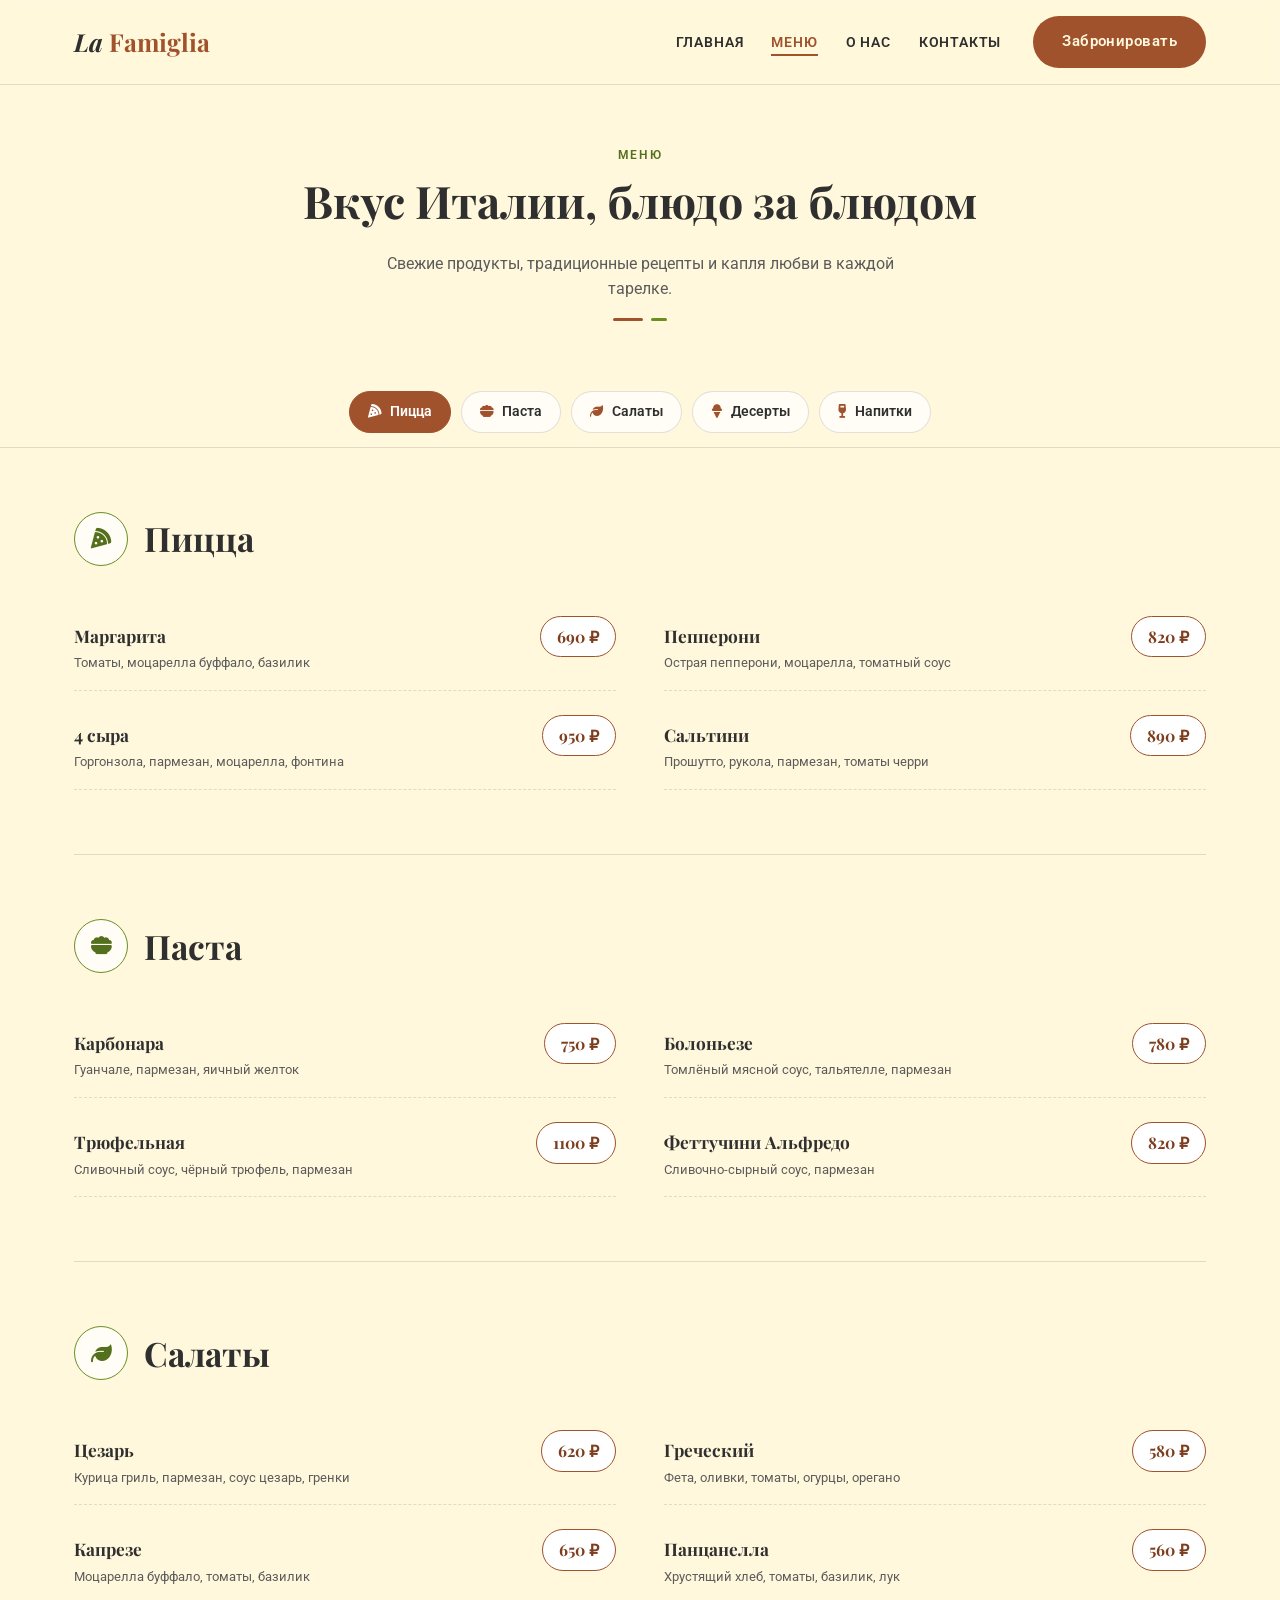
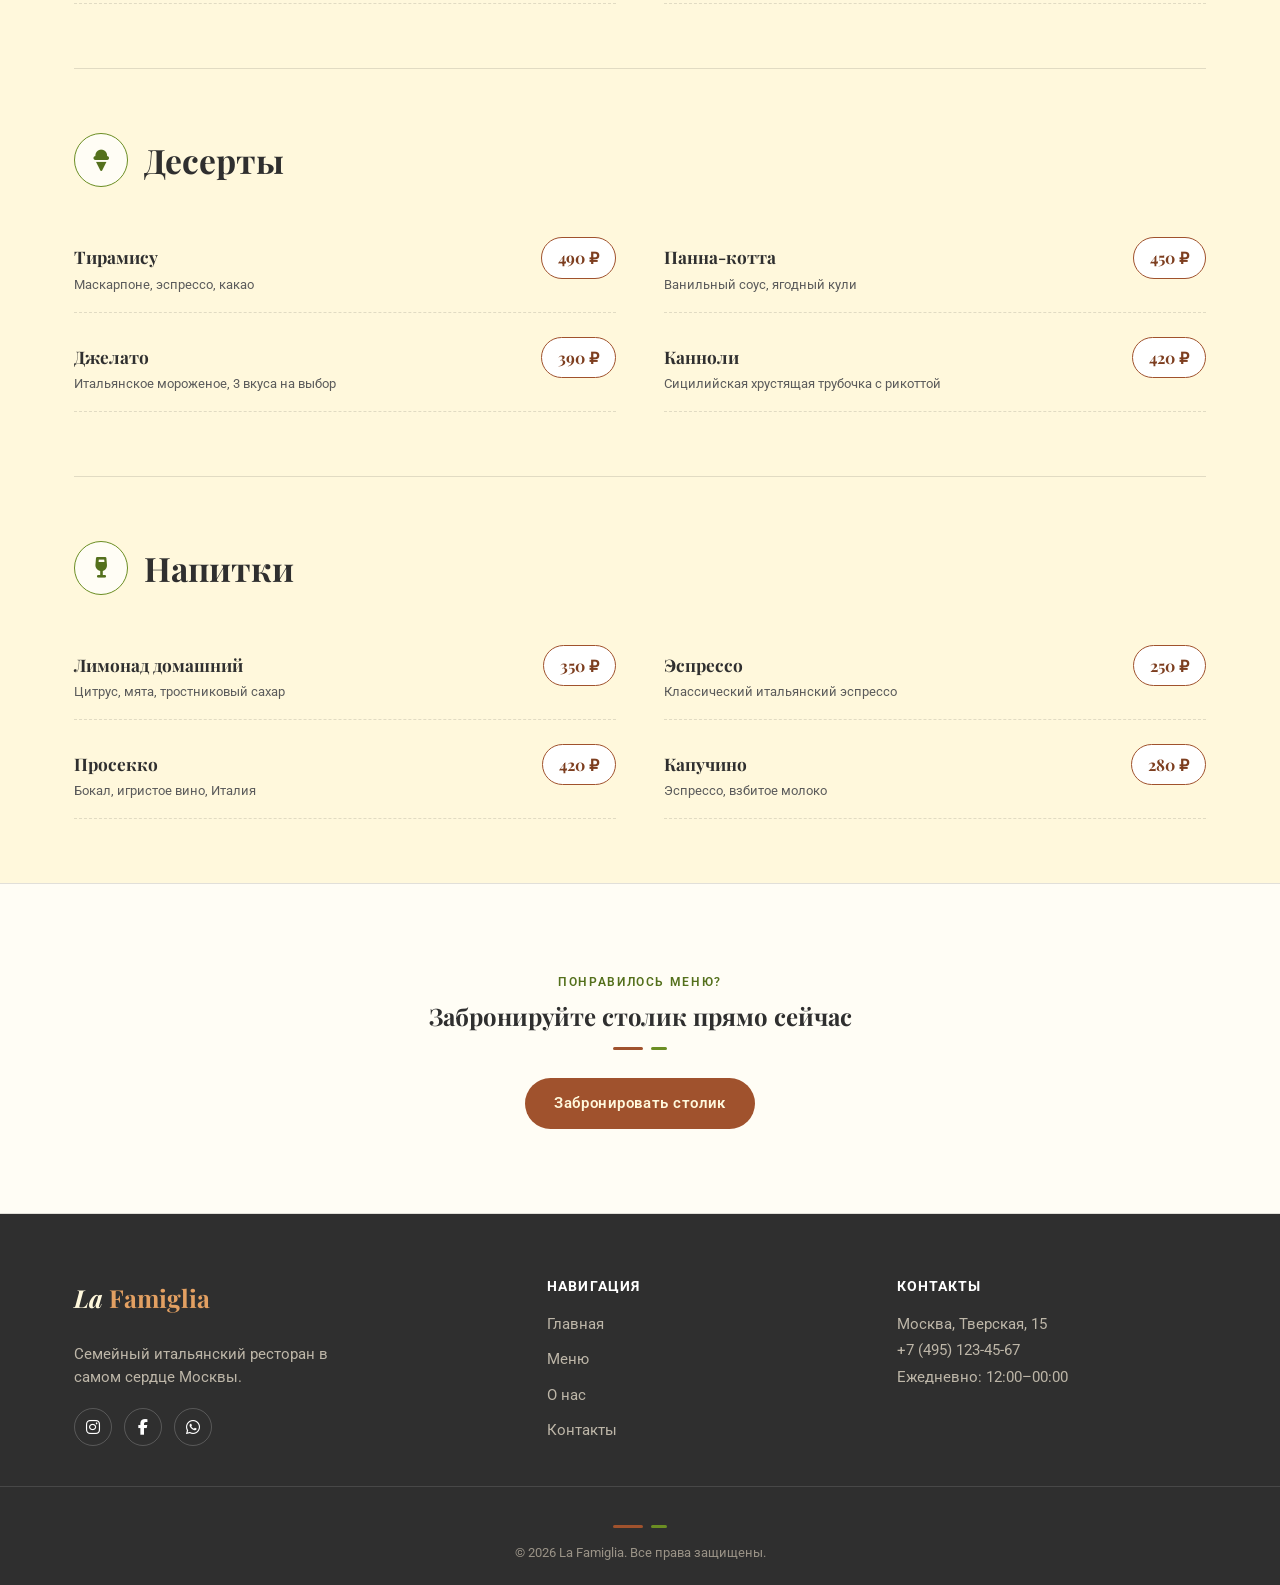
==== menu.html @ f443ab50 "Add files via upload" ====
<!DOCTYPE html>
<html lang="ru">
<head>
<meta charset="UTF-8">
<meta name="viewport" content="width=device-width, initial-scale=1.0">
<title>Меню — La Famiglia</title>
<meta name="description" content="Меню ресторана La Famiglia: пицца, паста, салаты, десерты и напитки.">
<link rel="preconnect" href="https://fonts.googleapis.com">
<link href="https://fonts.googleapis.com/css2?family=Playfair+Display:ital,wght@0,700;0,900;1,600&family=Roboto:wght@400;500;600;700&display=swap" rel="stylesheet">
<link rel="stylesheet" href="https://cdnjs.cloudflare.com/ajax/libs/font-awesome/6.5.1/css/all.min.css">
<link rel="stylesheet" href="styles.css">
</head>
<body>

<header class="header">
  <div class="container nav-wrap">
    <a href="index.html" class="logo">La <span>Famiglia</span></a>
    <button class="burger" id="burger" aria-label="Открыть меню" aria-expanded="false">
      <span></span><span></span><span></span>
    </button>
    <nav class="nav" id="nav">
      <ul class="nav-links">
        <li><a href="index.html">Главная</a></li>
        <li><a href="menu.html" class="active">Меню</a></li>
        <li><a href="about.html">О нас</a></li>
        <li><a href="contacts.html">Контакты</a></li>
      </ul>
      <a href="contacts.html#booking" class="btn btn-primary nav-cta">Забронировать</a>
    </nav>
  </div>
</header>

<main>

  <section class="section section--tight" style="text-align:center;">
    <div class="container">
      <span class="eyebrow">Меню</span>
      <h1 style="font-size:clamp(2rem,4vw,2.8rem);">Вкус Италии, блюдо за блюдом</h1>
      <p style="max-width:560px;margin:0 auto;">Свежие продукты, традиционные рецепты и капля любви в каждой тарелке.</p>
      <div class="divider"><span></span><span></span></div>
    </div>
  </section>

  <nav class="menu-nav">
    <div class="container chips">
      <a href="#pizza" class="chip"><i class="fa-solid fa-pizza-slice"></i> Пицца</a>
      <a href="#pasta" class="chip"><i class="fa-solid fa-bowl-food"></i> Паста</a>
      <a href="#salads" class="chip"><i class="fa-solid fa-leaf"></i> Салаты</a>
      <a href="#desserts" class="chip"><i class="fa-solid fa-ice-cream"></i> Десерты</a>
      <a href="#drinks" class="chip"><i class="fa-solid fa-wine-glass"></i> Напитки</a>
    </div>
  </nav>

  <div class="container">

    <!-- ПИЦЦА -->
    <section class="menu-category" id="pizza">
      <div class="menu-cat-head">
        <span class="icon-badge"><i class="fa-solid fa-pizza-slice"></i></span>
        <h2>Пицца</h2>
      </div>
      <div class="menu-list">
        <div class="menu-item">
          <div class="menu-item-name">
            <div class="title">Маргарита</div>
            <div class="desc">Томаты, моцарелла буффало, базилик</div>
          </div>
          <span class="price-tag">690 ₽</span>
        </div>
        <div class="menu-item">
          <div class="menu-item-name">
            <div class="title">Пепперони</div>
            <div class="desc">Острая пепперони, моцарелла, томатный соус</div>
          </div>
          <span class="price-tag">820 ₽</span>
        </div>
        <div class="menu-item">
          <div class="menu-item-name">
            <div class="title">4 сыра</div>
            <div class="desc">Горгонзола, пармезан, моцарелла, фонтина</div>
          </div>
          <span class="price-tag">950 ₽</span>
        </div>
        <div class="menu-item">
          <div class="menu-item-name">
            <div class="title">Сальтини</div>
            <div class="desc">Прошутто, рукола, пармезан, томаты черри</div>
          </div>
          <span class="price-tag">890 ₽</span>
        </div>
      </div>
    </section>

    <!-- ПАСТА -->
    <section class="menu-category" id="pasta">
      <div class="menu-cat-head">
        <span class="icon-badge"><i class="fa-solid fa-bowl-food"></i></span>
        <h2>Паста</h2>
      </div>
      <div class="menu-list">
        <div class="menu-item">
          <div class="menu-item-name">
            <div class="title">Карбонара</div>
            <div class="desc">Гуанчале, пармезан, яичный желток</div>
          </div>
          <span class="price-tag">750 ₽</span>
        </div>
        <div class="menu-item">
          <div class="menu-item-name">
            <div class="title">Болоньезе</div>
            <div class="desc">Томлёный мясной соус, тальятелле, пармезан</div>
          </div>
          <span class="price-tag">780 ₽</span>
        </div>
        <div class="menu-item">
          <div class="menu-item-name">
            <div class="title">Трюфельная</div>
            <div class="desc">Сливочный соус, чёрный трюфель, пармезан</div>
          </div>
          <span class="price-tag">1100 ₽</span>
        </div>
        <div class="menu-item">
          <div class="menu-item-name">
            <div class="title">Феттучини Альфредо</div>
            <div class="desc">Сливочно-сырный соус, пармезан</div>
          </div>
          <span class="price-tag">820 ₽</span>
        </div>
      </div>
    </section>

    <!-- САЛАТЫ -->
    <section class="menu-category" id="salads">
      <div class="menu-cat-head">
        <span class="icon-badge"><i class="fa-solid fa-leaf"></i></span>
        <h2>Салаты</h2>
      </div>
      <div class="menu-list">
        <div class="menu-item">
          <div class="menu-item-name">
            <div class="title">Цезарь</div>
            <div class="desc">Курица гриль, пармезан, соус цезарь, гренки</div>
          </div>
          <span class="price-tag">620 ₽</span>
        </div>
        <div class="menu-item">
          <div class="menu-item-name">
            <div class="title">Греческий</div>
            <div class="desc">Фета, оливки, томаты, огурцы, орегано</div>
          </div>
          <span class="price-tag">580 ₽</span>
        </div>
        <div class="menu-item">
          <div class="menu-item-name">
            <div class="title">Капрезе</div>
            <div class="desc">Моцарелла буффало, томаты, базилик</div>
          </div>
          <span class="price-tag">650 ₽</span>
        </div>
        <div class="menu-item">
          <div class="menu-item-name">
            <div class="title">Панцанелла</div>
            <div class="desc">Хрустящий хлеб, томаты, базилик, лук</div>
          </div>
          <span class="price-tag">560 ₽</span>
        </div>
      </div>
    </section>

    <!-- ДЕСЕРТЫ -->
    <section class="menu-category" id="desserts">
      <div class="menu-cat-head">
        <span class="icon-badge"><i class="fa-solid fa-ice-cream"></i></span>
        <h2>Десерты</h2>
      </div>
      <div class="menu-list">
        <div class="menu-item">
          <div class="menu-item-name">
            <div class="title">Тирамису</div>
            <div class="desc">Маскарпоне, эспрессо, какао</div>
          </div>
          <span class="price-tag">490 ₽</span>
        </div>
        <div class="menu-item">
          <div class="menu-item-name">
            <div class="title">Панна-котта</div>
            <div class="desc">Ванильный соус, ягодный кули</div>
          </div>
          <span class="price-tag">450 ₽</span>
        </div>
        <div class="menu-item">
          <div class="menu-item-name">
            <div class="title">Джелато</div>
            <div class="desc">Итальянское мороженое, 3 вкуса на выбор</div>
          </div>
          <span class="price-tag">390 ₽</span>
        </div>
        <div class="menu-item">
          <div class="menu-item-name">
            <div class="title">Канноли</div>
            <div class="desc">Сицилийская хрустящая трубочка с рикоттой</div>
          </div>
          <span class="price-tag">420 ₽</span>
        </div>
      </div>
    </section>

    <!-- НАПИТКИ -->
    <section class="menu-category" id="drinks">
      <div class="menu-cat-head">
        <span class="icon-badge"><i class="fa-solid fa-wine-glass"></i></span>
        <h2>Напитки</h2>
      </div>
      <div class="menu-list">
        <div class="menu-item">
          <div class="menu-item-name">
            <div class="title">Лимонад домашний</div>
            <div class="desc">Цитрус, мята, тростниковый сахар</div>
          </div>
          <span class="price-tag">350 ₽</span>
        </div>
        <div class="menu-item">
          <div class="menu-item-name">
            <div class="title">Эспрессо</div>
            <div class="desc">Классический итальянский эспрессо</div>
          </div>
          <span class="price-tag">250 ₽</span>
        </div>
        <div class="menu-item">
          <div class="menu-item-name">
            <div class="title">Просекко</div>
            <div class="desc">Бокал, игристое вино, Италия</div>
          </div>
          <span class="price-tag">420 ₽</span>
        </div>
        <div class="menu-item">
          <div class="menu-item-name">
            <div class="title">Капучино</div>
            <div class="desc">Эспрессо, взбитое молоко</div>
          </div>
          <span class="price-tag">280 ₽</span>
        </div>
      </div>
    </section>

  </div>

  <section class="section section--alt" style="text-align:center;">
    <div class="container">
      <span class="eyebrow">Понравилось меню?</span>
      <h2>Забронируйте столик прямо сейчас</h2>
      <div class="divider"><span></span><span></span></div>
      <div style="margin-top:28px;">
        <a href="contacts.html#booking" class="btn btn-primary">Забронировать столик</a>
      </div>
    </div>
  </section>

</main>

<footer class="footer">
  <div class="container footer-grid">
    <div class="footer-brand">
      <p class="logo light">La <span>Famiglia</span></p>
      <p class="footer-tag">Семейный итальянский ресторан в самом сердце Москвы.</p>
      <div class="socials">
        <a href="#" aria-label="Instagram"><i class="fa-brands fa-instagram"></i></a>
        <a href="#" aria-label="Facebook"><i class="fa-brands fa-facebook-f"></i></a>
        <a href="#" aria-label="WhatsApp"><i class="fa-brands fa-whatsapp"></i></a>
      </div>
    </div>
    <div class="footer-col">
      <h4>Навигация</h4>
      <ul>
        <li><a href="index.html">Главная</a></li>
        <li><a href="menu.html">Меню</a></li>
        <li><a href="about.html">О нас</a></li>
        <li><a href="contacts.html">Контакты</a></li>
      </ul>
    </div>
    <div class="footer-col">
      <h4>Контакты</h4>
      <address>
        Москва, Тверская, 15<br>
        <a href="tel:+74951234567">+7 (495) 123-45-67</a><br>
        Ежедневно: 12:00–00:00
      </address>
    </div>
  </div>
  <div class="footer-bottom">
    <div class="divider light"><span></span><span></span></div>
    <p>&copy; 2026 La Famiglia. Все права защищены.</p>
  </div>
</footer>

<button class="back-to-top" id="backToTop" aria-label="Наверх"><i class="fa-solid fa-arrow-up"></i></button>

<script>
  const burger = document.getElementById('burger');
  const nav = document.getElementById('nav');
  burger.addEventListener('click', () => {
    const isOpen = nav.classList.toggle('open');
    burger.classList.toggle('open', isOpen);
    burger.setAttribute('aria-expanded', isOpen);
  });
  nav.querySelectorAll('a').forEach(a => a.addEventListener('click', () => {
    nav.classList.remove('open'); burger.classList.remove('open');
  }));

  const backToTop = document.getElementById('backToTop');
  window.addEventListener('scroll', () => {
    backToTop.classList.toggle('show', window.scrollY > 420);
  });
  backToTop.addEventListener('click', () => window.scrollTo({ top: 0, behavior: 'smooth' }));

  // подсветка активной категории в чипах при скролле
  const chips = document.querySelectorAll('.chip');
  const sections = document.querySelectorAll('.menu-category');
  const setActive = () => {
    let current = sections[0]?.id;
    sections.forEach(sec => {
      if (window.scrollY >= sec.offsetTop - 170) current = sec.id;
    });
    chips.forEach(c => c.classList.toggle('active', c.getAttribute('href') === '#' + current));
  };
  window.addEventListener('scroll', setActive);
  setActive();
</script>
</body>
</html>
---- styles.css ----
/* ==========================================================================
   La Famiglia — общие стили
   Палитра: терракота #A0522D · оливковый #6B8E23 · кремовый #FFF8DC · тёмный #2F2F2F
   Шрифты: Playfair Display (заголовки) · Roboto (текст)
   ========================================================================== */

:root{
  --terracotta:#A0522D;
  --terracotta-dark:#7d3e1f;
  --olive:#6B8E23;
  --olive-dark:#54701c;
  --cream:#FFF8DC;
  --cream-card:#FFFDF5;
  --dark:#2F2F2F;
  --dark-soft:#5b5b5b;
  --line: rgba(47,47,47,.14);
  --shadow: 0 14px 34px rgba(47,30,15,.14);
  --shadow-sm: 0 6px 16px rgba(47,30,15,.10);
  --radius: 6px;
  --font-display:'Playfair Display', Georgia, serif;
  --font-body:'Roboto', Arial, sans-serif;
  --container: 1180px;
}

*,*::before,*::after{ box-sizing:border-box; }
html{ scroll-behavior:smooth; }
body{
  margin:0;
  background:var(--cream);
  color:var(--dark);
  font-family:var(--font-body);
  font-size:16px;
  line-height:1.6;
  -webkit-font-smoothing:antialiased;
}
img{ max-width:100%; display:block; }
a{ color:inherit; text-decoration:none; }
ul{ margin:0; padding:0; list-style:none; }
h1,h2,h3,h4{
  font-family:var(--font-display);
  font-weight:700;
  margin:0 0 .5em;
  color:var(--dark);
  line-height:1.2;
}
p{ margin:0 0 1em; color:var(--dark-soft); }
.container{ max-width:var(--container); margin:0 auto; padding:0 24px; }

@media (prefers-reduced-motion: reduce){
  *{ animation-duration:.001ms !important; transition-duration:.001ms !important; scroll-behavior:auto !important; }
}

/* ---------- decor: divider "соус и оливковое масло" ---------- */
.divider{ display:flex; justify-content:center; gap:8px; margin:16px 0 0; }
.divider span{ height:3px; border-radius:2px; }
.divider span:nth-child(1){ width:30px; background:var(--terracotta); }
.divider span:nth-child(2){ width:16px; background:var(--olive); }
.divider.left{ justify-content:flex-start; }
.divider.light span:nth-child(1){ background:var(--terracotta); }
.divider.light span:nth-child(2){ background:var(--olive); }

.eyebrow{
  display:inline-block; font-family:var(--font-body); font-weight:600;
  letter-spacing:.14em; text-transform:uppercase; font-size:.74rem;
  color:var(--olive-dark); margin-bottom:10px;
}

.section{ padding:84px 0; }
.section--tight{ padding:56px 0; }
.section--alt{ background:var(--cream-card); border-top:1px solid var(--line); border-bottom:1px solid var(--line); }
.section-header{ text-align:center; max-width:640px; margin:0 auto 48px; }
.section-header h2{ font-size:clamp(1.9rem,3.4vw,2.6rem); }
.section-header.left{ text-align:left; margin:0 0 40px; }

/* ---------- buttons ---------- */
.btn{
  display:inline-flex; align-items:center; justify-content:center; gap:8px;
  font-family:var(--font-body); font-weight:600; font-size:.92rem;
  letter-spacing:.03em; padding:13px 28px; border-radius:999px;
  border:1.5px solid transparent; cursor:pointer; transition:transform .2s ease, background .2s ease, color .2s ease, border-color .2s ease;
}
.btn:hover{ transform:translateY(-2px); }
.btn-primary{ background:var(--terracotta); color:var(--cream); }
.btn-primary:hover{ background:var(--terracotta-dark); }
.btn-outline{ background:transparent; color:var(--dark); border-color:var(--dark); }
.btn-outline:hover{ background:var(--dark); color:var(--cream); }
.btn-olive{ background:var(--olive); color:#fff; }
.btn-olive:hover{ background:var(--olive-dark); }
.btn-block{ width:100%; }

/* ---------- header / nav ---------- */
.header{
  position:sticky; top:0; z-index:200;
  background:rgba(255,248,220,.94);
  backdrop-filter:saturate(160%) blur(6px);
  border-bottom:1px solid var(--line);
}
.nav-wrap{ display:flex; align-items:center; justify-content:space-between; padding:16px 24px; gap:20px; }
.logo{ font-family:var(--font-display); font-style:italic; font-weight:700; font-size:1.55rem; color:var(--dark); white-space:nowrap; }
.logo span{ color:var(--terracotta); font-style:normal; }
.logo.light{ color:var(--cream); }
.logo.light span{ color:#e3a062; }

.nav{ display:flex; align-items:center; gap:32px; }
.nav-links{ display:flex; gap:28px; }
.nav-links a{
  position:relative; font-size:.85rem; font-weight:600; letter-spacing:.06em;
  text-transform:uppercase; color:var(--dark); padding:6px 0;
}
.nav-links a::after{
  content:""; position:absolute; left:0; bottom:0; width:0; height:2px;
  background:var(--terracotta); transition:width .25s ease;
}
.nav-links a:hover::after, .nav-links a.active::after{ width:100%; }
.nav-links a.active{ color:var(--terracotta); }
.nav-cta{ white-space:nowrap; }

.burger{
  display:none; flex-direction:column; justify-content:center; gap:5px;
  width:38px; height:38px; background:none; border:none; cursor:pointer; padding:0;
}
.burger span{ width:100%; height:2px; background:var(--dark); transition:transform .25s ease, opacity .25s ease; }
.burger.open span:nth-child(1){ transform:translateY(7px) rotate(45deg); }
.burger.open span:nth-child(2){ opacity:0; }
.burger.open span:nth-child(3){ transform:translateY(-7px) rotate(-45deg); }

/* ---------- hero (index) ---------- */
.hero{
  position:relative; min-height:78vh; display:flex; align-items:center; justify-content:center;
  text-align:center; overflow:hidden; color:var(--cream);
}
.hero-bg{
  position:absolute; inset:0; background-size:cover; background-position:center;
}
.hero-bg::after{
  content:""; position:absolute; inset:0;
  background:linear-gradient(180deg, rgba(47,28,18,.55), rgba(47,28,18,.78));
}
.hero-content{ position:relative; z-index:2; max-width:760px; padding:0 24px; animation:fadeUp .8s ease both; }
.hero-mark{ font-size:.95rem; letter-spacing:.32em; text-transform:uppercase; color:#f0d9b8; margin-bottom:18px; }
.hero h1{ color:#fff; font-size:clamp(2.4rem,6vw,4.2rem); margin-bottom:14px; }
.hero-slogan{ font-family:var(--font-display); font-style:italic; font-size:clamp(1.1rem,2.2vw,1.5rem); color:#f4e6cf; margin-bottom:32px; }
.hero-actions{ display:flex; gap:16px; justify-content:center; flex-wrap:wrap; }

@keyframes fadeUp{ from{ opacity:0; transform:translateY(18px);} to{ opacity:1; transform:translateY(0);} }

/* ---------- bestseller cards ---------- */
.cards-grid{ display:grid; grid-template-columns:repeat(3,1fr); gap:28px; }
.dish-card{
  background:var(--cream-card); border-radius:var(--radius); overflow:hidden;
  box-shadow:var(--shadow-sm); transition:transform .25s ease, box-shadow .25s ease;
  border:1px solid var(--line);
}
.dish-card:hover{ transform:translateY(-6px); box-shadow:var(--shadow); }
.dish-card img{ width:100%; height:210px; object-fit:cover; }
.dish-card .dish-body{ padding:20px 22px 22px; }
.dish-card h3{ font-size:1.28rem; margin-bottom:6px; }
.dish-card .dish-desc{ font-size:.9rem; margin-bottom:14px; }
.dish-foot{ display:flex; align-items:center; justify-content:space-between; }
.dish-tag{ display:inline-flex; gap:6px; align-items:center; font-size:.74rem; font-weight:600; letter-spacing:.08em; text-transform:uppercase; color:var(--olive-dark); }

.price-tag{
  display:inline-flex; align-items:center; justify-content:center;
  min-width:62px; padding:7px 16px; border-radius:999px;
  border:1.5px solid var(--terracotta); color:var(--terracotta-dark);
  font-family:var(--font-display); font-weight:700; font-size:1rem;
  background:#fff; white-space:nowrap;
}

/* ---------- info strip (index) ---------- */
.info-strip{ display:grid; grid-template-columns:repeat(3,1fr); gap:24px; }
.info-item{ text-align:center; padding:0 12px; }
.info-item i{ font-size:1.6rem; color:var(--terracotta); margin-bottom:12px; }
.info-item h4{ font-size:1.05rem; margin-bottom:6px; }
.info-item p{ font-size:.92rem; margin:0; }

/* ---------- menu page ---------- */
.menu-nav{
  position:sticky; top:73px; z-index:150; background:var(--cream);
  border-bottom:1px solid var(--line); padding:14px 0;
}
.menu-nav .chips{ display:flex; gap:10px; flex-wrap:wrap; justify-content:center; }
.chip{
  display:inline-flex; align-items:center; gap:8px; padding:9px 18px;
  border-radius:999px; border:1.5px solid var(--line); font-size:.85rem; font-weight:600;
  background:var(--cream-card); transition:background .2s ease, border-color .2s ease, color .2s ease;
}
.chip i{ color:var(--terracotta); }
.chip:hover, .chip.active{ background:var(--terracotta); border-color:var(--terracotta); color:#fff; }
.chip:hover i, .chip.active i{ color:#fff; }

.menu-category{ padding:64px 0; scroll-margin-top:150px; }
.menu-category + .menu-category{ border-top:1px solid var(--line); }
.menu-cat-head{ display:flex; align-items:center; gap:16px; margin-bottom:34px; }
.menu-cat-head .icon-badge{
  width:54px; height:54px; border-radius:50%; background:var(--cream-card);
  border:1.5px solid var(--olive); display:flex; align-items:center; justify-content:center;
  color:var(--olive-dark); font-size:1.3rem; flex:none;
}
.menu-cat-head h2{ margin:0; font-size:clamp(1.6rem,3vw,2.1rem); }

.menu-list{ display:grid; grid-template-columns:repeat(2,1fr); gap:8px 48px; }
.menu-item{
  display:flex; align-items:baseline; justify-content:space-between; gap:14px;
  padding:16px 0; border-bottom:1px dashed var(--line);
}
.menu-item-name{ flex:1; min-width:0; }
.menu-item-name .title{ font-family:var(--font-display); font-size:1.08rem; font-weight:700; }
.menu-item-name .desc{ font-size:.84rem; color:var(--dark-soft); margin-top:3px; }

/* ---------- about page ---------- */
.about-hero{ padding:72px 0 20px; text-align:center; }
.about-hero p.lead{ max-width:680px; margin:0 auto; font-size:1.05rem; }

.split{ display:grid; grid-template-columns:.9fr 1.1fr; gap:56px; align-items:center; }
.split.reverse{ grid-template-columns:1.1fr .9fr; }
.split.reverse .split-media{ order:2; }
.split-media img{ border-radius:var(--radius); box-shadow:var(--shadow); width:100%; height:420px; object-fit:cover; }
.split-text .eyebrow{ display:block; }
.split-text h2{ font-size:clamp(1.8rem,3vw,2.4rem); }

.timeline{ position:relative; max-width:760px; margin:0 auto; padding-left:0; }
.timeline::before{ content:""; position:absolute; left:74px; top:8px; bottom:8px; width:2px; background:var(--line); }
.timeline-item{ position:relative; display:grid; grid-template-columns:74px 1fr; gap:24px; padding:0 0 38px; }
.timeline-item:last-child{ padding-bottom:0; }
.timeline-year{ font-family:var(--font-display); font-weight:700; color:var(--terracotta); font-size:1.15rem; text-align:right; padding-top:2px; }
.timeline-dot{ position:absolute; left:69px; top:6px; width:12px; height:12px; border-radius:50%; background:var(--olive); border:3px solid var(--cream); box-shadow:0 0 0 1.5px var(--olive); }
.timeline-body h4{ font-size:1.1rem; margin-bottom:6px; }
.timeline-body p{ margin:0; font-size:.94rem; }

.pillars{ display:grid; grid-template-columns:repeat(3,1fr); gap:28px; }
.pillar{ background:var(--cream-card); border:1px solid var(--line); border-radius:var(--radius); padding:32px 26px; text-align:center; }
.pillar i{ font-size:1.8rem; color:var(--terracotta); margin-bottom:16px; }
.pillar h3{ font-size:1.18rem; margin-bottom:10px; }
.pillar p{ font-size:.92rem; margin:0; }

.chef-quote{
  max-width:720px; margin:48px auto 0; text-align:center; padding:34px 30px;
  border-top:1px solid var(--line); border-bottom:1px solid var(--line);
}
.chef-quote p{ font-family:var(--font-display); font-style:italic; font-size:1.3rem; color:var(--dark); margin-bottom:12px; }
.chef-quote span{ font-family:var(--font-body); font-size:.85rem; font-weight:600; letter-spacing:.06em; text-transform:uppercase; color:var(--olive-dark); }

/* ---------- contacts page ---------- */
.contacts-grid{ display:grid; grid-template-columns:.95fr 1.15fr; gap:48px; align-items:start; }
.contact-info-list{ display:flex; flex-direction:column; gap:22px; margin-bottom:30px; }
.contact-info-item{ display:flex; gap:16px; align-items:flex-start; }
.contact-info-item i{ width:42px; height:42px; flex:none; border-radius:50%; background:var(--cream-card); border:1.5px solid var(--terracotta); color:var(--terracotta); display:flex; align-items:center; justify-content:center; }
.contact-info-item h4{ font-size:1rem; margin-bottom:4px; }
.contact-info-item p{ margin:0; font-size:.94rem; }
.contact-info-item a{ color:var(--dark); border-bottom:1px solid var(--line); }

.map-placeholder{
  position:relative; height:260px; border-radius:var(--radius); overflow:hidden;
  border:1px solid var(--line);
  background:
    radial-gradient(circle at 30% 30%, rgba(160,82,45,.10), transparent 40%),
    radial-gradient(circle at 75% 65%, rgba(107,142,35,.12), transparent 45%),
    repeating-linear-gradient(0deg, rgba(47,47,47,.05) 0 1px, transparent 1px 42px),
    repeating-linear-gradient(90deg, rgba(47,47,47,.05) 0 1px, transparent 1px 42px),
    var(--cream-card);
}
.map-placeholder .pin{
  position:absolute; top:50%; left:50%; transform:translate(-50%,-110%);
  display:flex; flex-direction:column; align-items:center; gap:8px;
}
.map-placeholder .pin i{ font-size:2rem; color:var(--terracotta); filter:drop-shadow(0 4px 6px rgba(0,0,0,.2)); }
.map-placeholder .pin-label{
  background:#fff; padding:6px 14px; border-radius:999px; font-size:.8rem; font-weight:600;
  box-shadow:var(--shadow-sm); white-space:nowrap;
}
.map-placeholder .pin-dot{ width:8px; height:8px; border-radius:50%; background:var(--terracotta-dark); opacity:.4; margin-top:-4px; }
.map-note{ font-size:.78rem; color:var(--dark-soft); text-align:center; margin-top:8px; }

/* booking form */
.booking-card{ background:var(--cream-card); border:1px solid var(--line); border-radius:var(--radius); padding:36px; box-shadow:var(--shadow-sm); }
.form-row{ display:grid; grid-template-columns:1fr 1fr; gap:18px; }
.field{ margin-bottom:18px; }
.field label{ display:block; font-size:.82rem; font-weight:600; letter-spacing:.03em; margin-bottom:7px; color:var(--dark); }
.field input, .field select, .field textarea{
  width:100%; padding:12px 14px; border:1.5px solid var(--line); border-radius:4px;
  background:#fff; font-family:var(--font-body); font-size:.95rem; color:var(--dark);
  transition:border-color .2s ease;
}
.field input:focus, .field select:focus, .field textarea:focus{
  outline:none; border-color:var(--terracotta);
}
.field textarea{ resize:vertical; min-height:90px; }

/* toast */
.toast-overlay{
  position:fixed; inset:0; background:rgba(47,47,47,.55); display:none;
  align-items:center; justify-content:center; z-index:1000; padding:20px;
}
.toast-overlay.show{ display:flex; animation:fadeIn .2s ease; }
@keyframes fadeIn{ from{opacity:0;} to{opacity:1;} }
.toast-box{
  background:var(--cream); border-radius:var(--radius); max-width:380px; width:100%;
  padding:38px 30px; text-align:center; box-shadow:var(--shadow); position:relative;
  animation:fadeUp .3s ease;
}
.toast-box i.fa-circle-check{ font-size:2.4rem; color:var(--olive); margin-bottom:14px; }
.toast-box h3{ margin-bottom:8px; }
.toast-box p{ margin-bottom:20px; }
.toast-close{ position:absolute; top:14px; right:16px; background:none; border:none; font-size:1.1rem; color:var(--dark-soft); cursor:pointer; }

/* ---------- footer ---------- */
.footer{ background:var(--dark); color:#d9d3c8; padding-top:64px; }
.footer-grid{ display:grid; grid-template-columns:1.4fr 1fr 1fr; gap:40px; padding-bottom:40px; }
.footer-tag{ color:#bdb6a8; font-size:.92rem; max-width:280px; margin:14px 0 18px; }
.footer h4{ color:#fff; font-family:var(--font-body); font-size:.85rem; letter-spacing:.08em; text-transform:uppercase; margin-bottom:16px; }
.footer-col ul{ display:flex; flex-direction:column; gap:10px; }
.footer-col a{ color:#bdb6a8; font-size:.92rem; transition:color .2s ease; }
.footer-col a:hover{ color:var(--terracotta); }
.footer address{ font-style:normal; color:#bdb6a8; font-size:.92rem; line-height:1.8; }
.socials{ display:flex; gap:12px; margin-top:6px; }
.socials a{
  width:38px; height:38px; border-radius:50%; border:1px solid rgba(255,255,255,.2);
  display:flex; align-items:center; justify-content:center; color:#fff; transition:background .2s ease, border-color .2s ease;
}
.socials a:hover{ background:var(--terracotta); border-color:var(--terracotta); }
.footer-bottom{ border-top:1px solid rgba(255,255,255,.12); padding:22px 24px; text-align:center; }
.footer-bottom .divider{ margin-bottom:14px; }
.footer-bottom p{ color:#9a9387; font-size:.82rem; margin:0; }

/* ---------- back to top ---------- */
.back-to-top{
  position:fixed; right:24px; bottom:24px; width:48px; height:48px; border-radius:50%;
  background:var(--terracotta); color:#fff; border:none; display:flex; align-items:center; justify-content:center;
  font-size:1.1rem; cursor:pointer; box-shadow:var(--shadow-sm); opacity:0; visibility:hidden;
  transform:translateY(10px); transition:opacity .25s ease, transform .25s ease, background .2s ease; z-index:150;
}
.back-to-top.show{ opacity:1; visibility:visible; transform:translateY(0); }
.back-to-top:hover{ background:var(--terracotta-dark); }

/* ==========================================================================
   Адаптив
   ========================================================================== */
@media (max-width: 980px){
  .cards-grid{ grid-template-columns:repeat(2,1fr); }
  .split, .split.reverse{ grid-template-columns:1fr; }
  .split.reverse .split-media{ order:0; }
  .split-media img{ height:300px; }
  .contacts-grid{ grid-template-columns:1fr; }
  .footer-grid{ grid-template-columns:1fr 1fr; }
  .info-strip{ grid-template-columns:1fr; gap:32px; }
}

@media (max-width: 768px){
  .burger{ display:flex; }
  .nav{
    position:absolute; top:100%; left:0; right:0; background:var(--cream);
    flex-direction:column; align-items:stretch; gap:0; padding:10px 24px 22px;
    border-bottom:1px solid var(--line); box-shadow:var(--shadow-sm);
    transform:translateY(-12px); opacity:0; visibility:hidden; pointer-events:none;
    transition:opacity .2s ease, transform .2s ease;
  }
  .nav.open{ transform:translateY(0); opacity:1; visibility:visible; pointer-events:auto; }
  .nav-links{ flex-direction:column; gap:0; }
  .nav-links a{ display:block; padding:13px 0; border-bottom:1px solid var(--line); }
  .nav-cta{ margin-top:16px; text-align:center; }
  .menu-nav{ top:69px; }

  .cards-grid{ grid-template-columns:1fr; }
  .pillars{ grid-template-columns:1fr; }
  .menu-list{ grid-template-columns:1fr; }
  .form-row{ grid-template-columns:1fr; }
  .footer-grid{ grid-template-columns:1fr; gap:30px; }
  .section{ padding:56px 0; }
  .hero{ min-height:88vh; }
  .timeline::before{ left:54px; }
  .timeline-dot{ left:49px; }
  .timeline-item{ grid-template-columns:54px 1fr; gap:16px; }
  .booking-card{ padding:26px; }
}
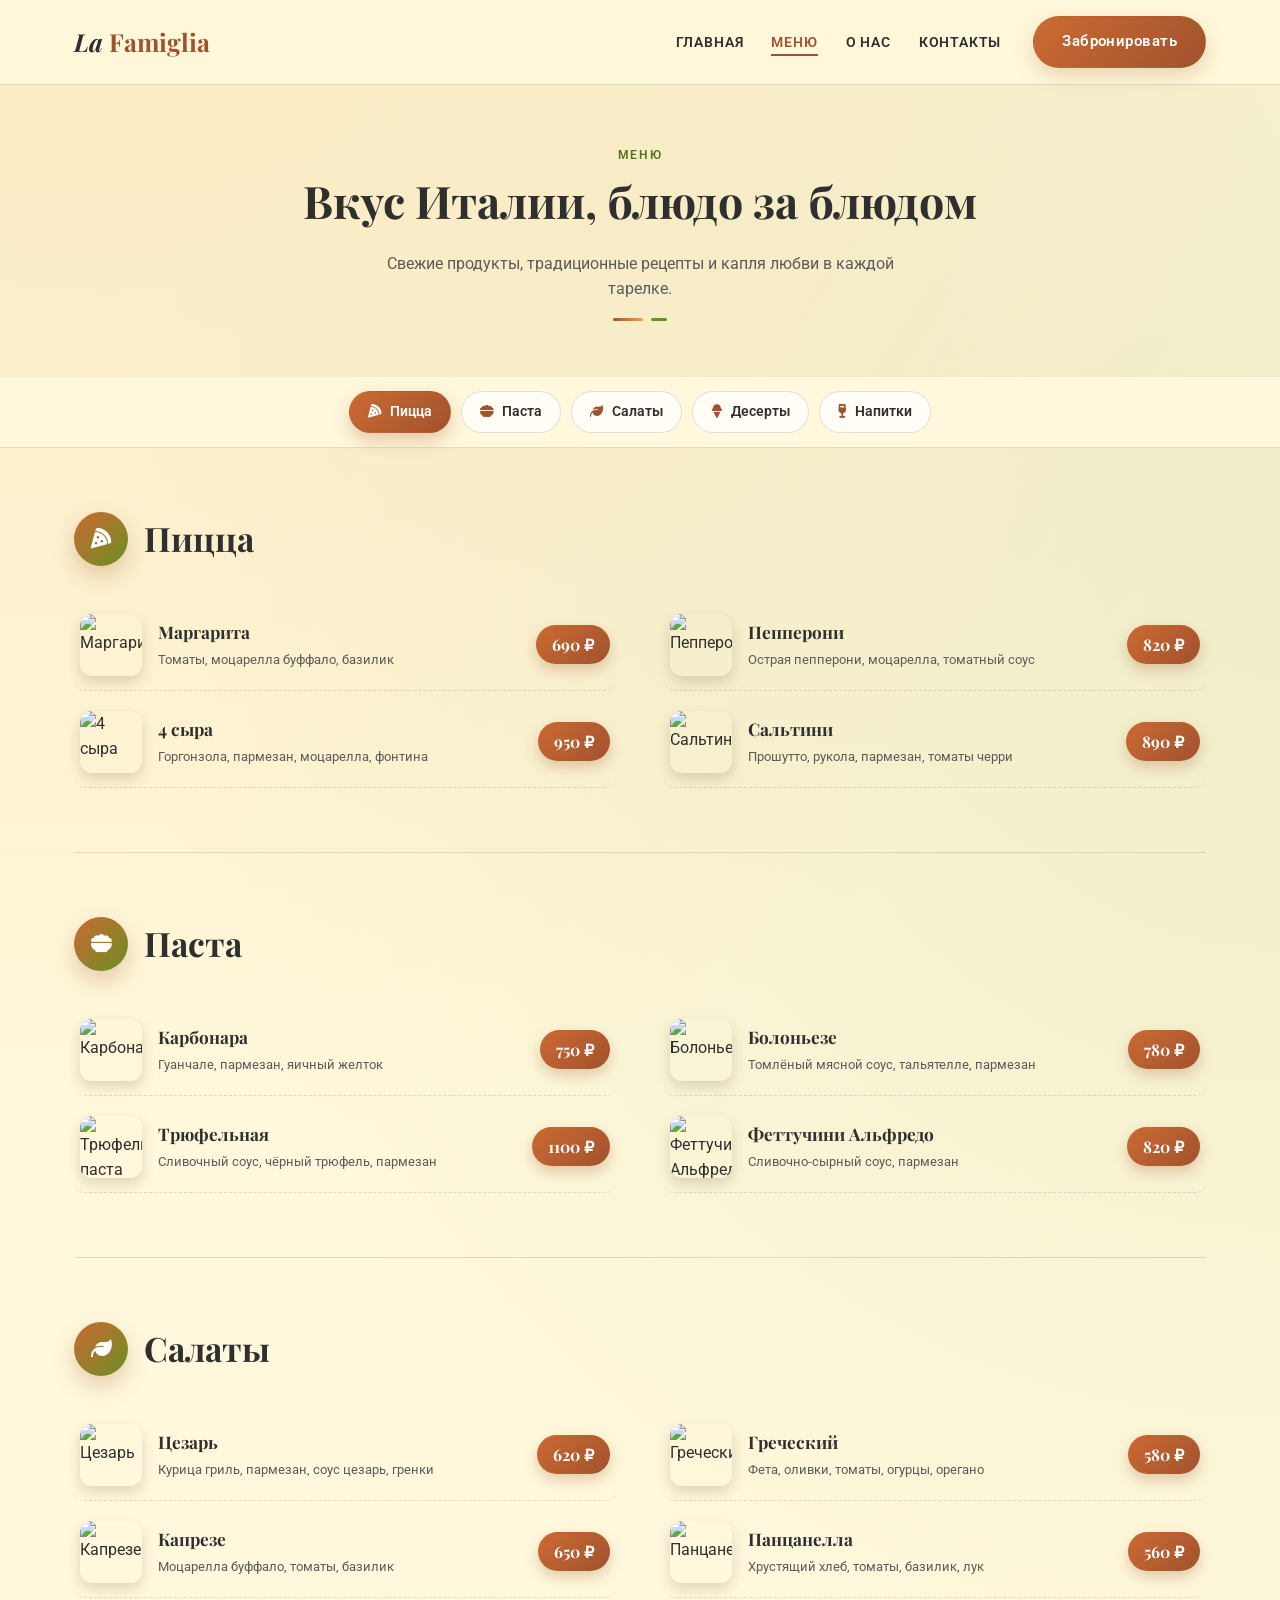
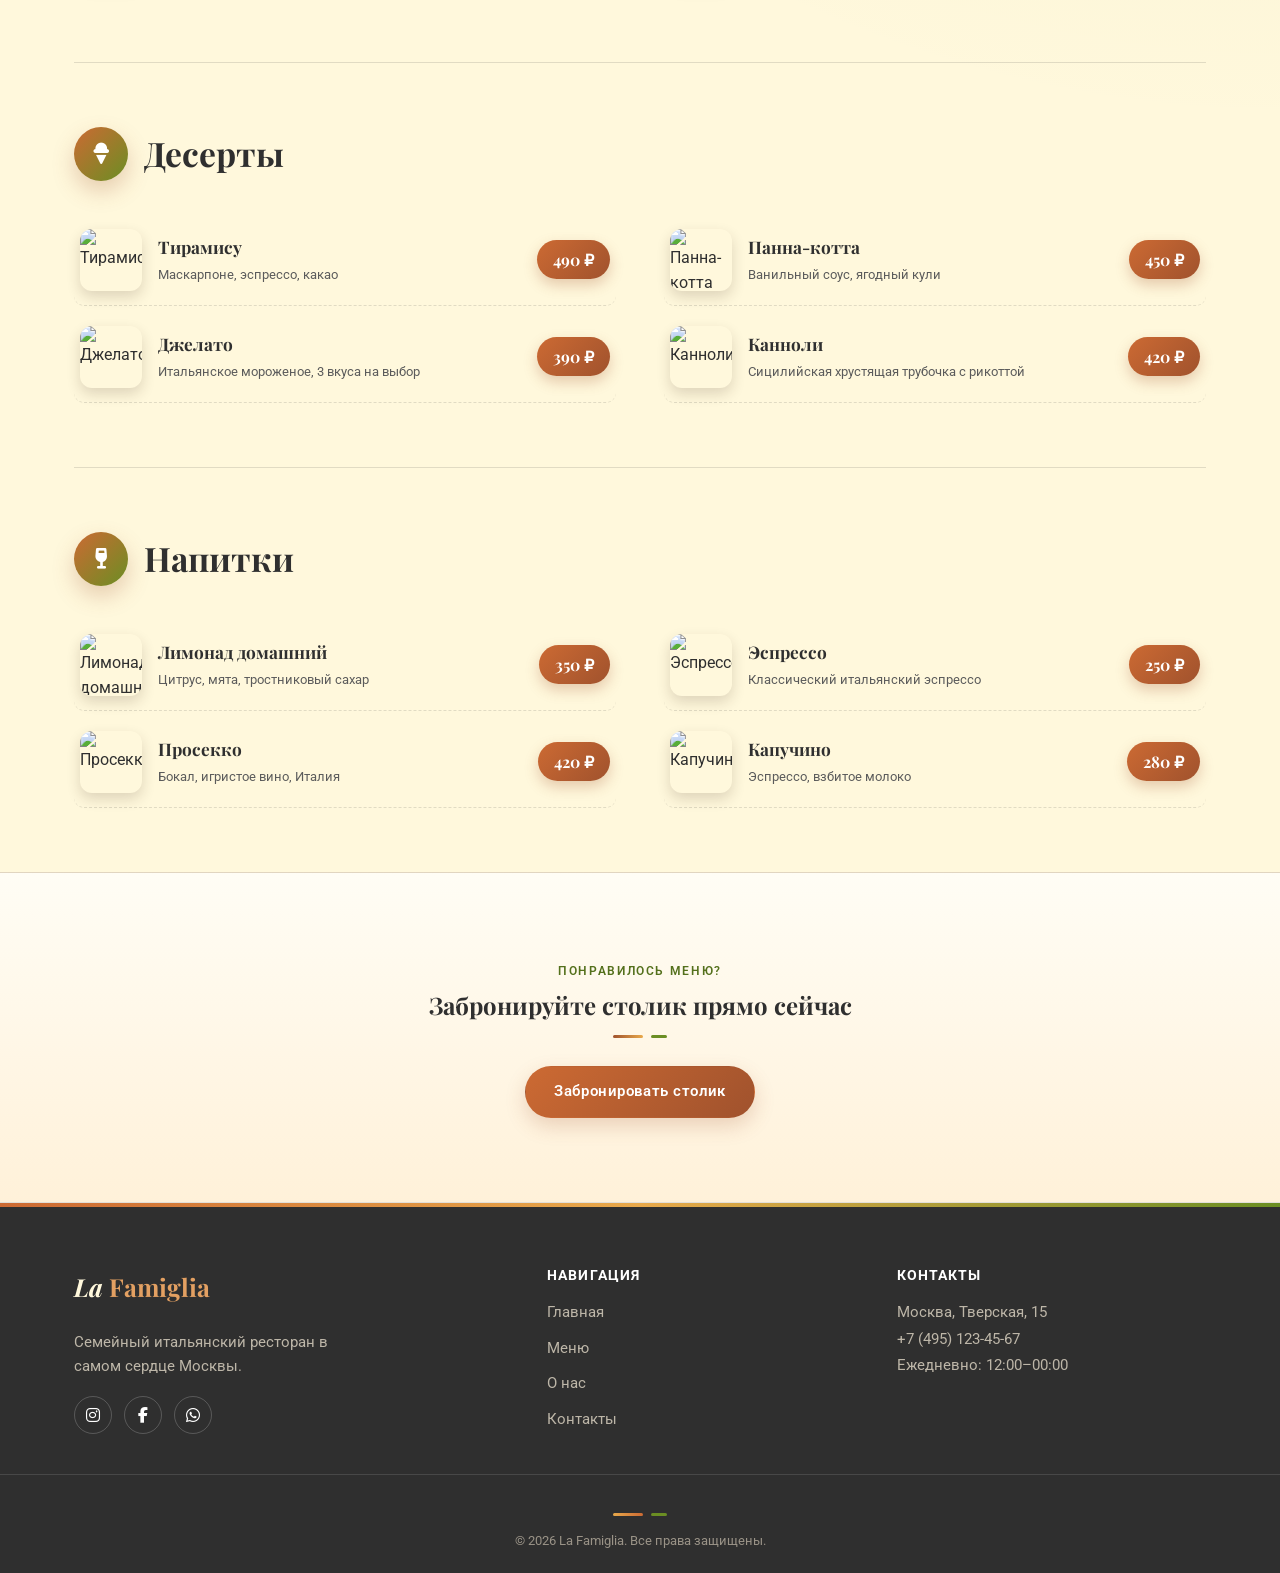
==== commit dcbf3049: "Add files via upload" ====
--- a/menu.html
+++ b/menu.html
@@ -61,6 +61,7 @@
       </div>
       <div class="menu-list">
         <div class="menu-item">
+          <div class="menu-thumb"><img src="https://picsum.photos/seed/lafamiglia-margherita/160/160" alt="Маргарита" loading="lazy"></div>
           <div class="menu-item-name">
             <div class="title">Маргарита</div>
             <div class="desc">Томаты, моцарелла буффало, базилик</div>
@@ -68,6 +69,7 @@
           <span class="price-tag">690 ₽</span>
         </div>
         <div class="menu-item">
+          <div class="menu-thumb"><img src="https://picsum.photos/seed/lafamiglia-pepperoni/160/160" alt="Пепперони" loading="lazy"></div>
           <div class="menu-item-name">
             <div class="title">Пепперони</div>
             <div class="desc">Острая пепперони, моцарелла, томатный соус</div>
@@ -75,6 +77,7 @@
           <span class="price-tag">820 ₽</span>
         </div>
         <div class="menu-item">
+          <div class="menu-thumb"><img src="https://picsum.photos/seed/lafamiglia-4formaggi/160/160" alt="4 сыра" loading="lazy"></div>
           <div class="menu-item-name">
             <div class="title">4 сыра</div>
             <div class="desc">Горгонзола, пармезан, моцарелла, фонтина</div>
@@ -82,6 +85,7 @@
           <span class="price-tag">950 ₽</span>
         </div>
         <div class="menu-item">
+          <div class="menu-thumb"><img src="https://picsum.photos/seed/lafamiglia-saltini/160/160" alt="Сальтини" loading="lazy"></div>
           <div class="menu-item-name">
             <div class="title">Сальтини</div>
             <div class="desc">Прошутто, рукола, пармезан, томаты черри</div>
@@ -99,6 +103,7 @@
       </div>
       <div class="menu-list">
         <div class="menu-item">
+          <div class="menu-thumb"><img src="https://picsum.photos/seed/lafamiglia-carbonara/160/160" alt="Карбонара" loading="lazy"></div>
           <div class="menu-item-name">
             <div class="title">Карбонара</div>
             <div class="desc">Гуанчале, пармезан, яичный желток</div>
@@ -106,6 +111,7 @@
           <span class="price-tag">750 ₽</span>
         </div>
         <div class="menu-item">
+          <div class="menu-thumb"><img src="https://picsum.photos/seed/lafamiglia-bolognese/160/160" alt="Болоньезе" loading="lazy"></div>
           <div class="menu-item-name">
             <div class="title">Болоньезе</div>
             <div class="desc">Томлёный мясной соус, тальятелле, пармезан</div>
@@ -113,6 +119,7 @@
           <span class="price-tag">780 ₽</span>
         </div>
         <div class="menu-item">
+          <div class="menu-thumb"><img src="https://picsum.photos/seed/lafamiglia-truffle-pasta/160/160" alt="Трюфельная паста" loading="lazy"></div>
           <div class="menu-item-name">
             <div class="title">Трюфельная</div>
             <div class="desc">Сливочный соус, чёрный трюфель, пармезан</div>
@@ -120,6 +127,7 @@
           <span class="price-tag">1100 ₽</span>
         </div>
         <div class="menu-item">
+          <div class="menu-thumb"><img src="https://picsum.photos/seed/lafamiglia-alfredo/160/160" alt="Феттучини Альфредо" loading="lazy"></div>
           <div class="menu-item-name">
             <div class="title">Феттучини Альфредо</div>
             <div class="desc">Сливочно-сырный соус, пармезан</div>
@@ -137,6 +145,7 @@
       </div>
       <div class="menu-list">
         <div class="menu-item">
+          <div class="menu-thumb"><img src="https://picsum.photos/seed/lafamiglia-caesar/160/160" alt="Цезарь" loading="lazy"></div>
           <div class="menu-item-name">
             <div class="title">Цезарь</div>
             <div class="desc">Курица гриль, пармезан, соус цезарь, гренки</div>
@@ -144,6 +153,7 @@
           <span class="price-tag">620 ₽</span>
         </div>
         <div class="menu-item">
+          <div class="menu-thumb"><img src="https://picsum.photos/seed/lafamiglia-greek/160/160" alt="Греческий" loading="lazy"></div>
           <div class="menu-item-name">
             <div class="title">Греческий</div>
             <div class="desc">Фета, оливки, томаты, огурцы, орегано</div>
@@ -151,6 +161,7 @@
           <span class="price-tag">580 ₽</span>
         </div>
         <div class="menu-item">
+          <div class="menu-thumb"><img src="https://picsum.photos/seed/lafamiglia-caprese/160/160" alt="Капрезе" loading="lazy"></div>
           <div class="menu-item-name">
             <div class="title">Капрезе</div>
             <div class="desc">Моцарелла буффало, томаты, базилик</div>
@@ -158,6 +169,7 @@
           <span class="price-tag">650 ₽</span>
         </div>
         <div class="menu-item">
+          <div class="menu-thumb"><img src="https://picsum.photos/seed/lafamiglia-panzanella/160/160" alt="Панцанелла" loading="lazy"></div>
           <div class="menu-item-name">
             <div class="title">Панцанелла</div>
             <div class="desc">Хрустящий хлеб, томаты, базилик, лук</div>
@@ -175,6 +187,7 @@
       </div>
       <div class="menu-list">
         <div class="menu-item">
+          <div class="menu-thumb"><img src="https://picsum.photos/seed/lafamiglia-tiramisu/160/160" alt="Тирамису" loading="lazy"></div>
           <div class="menu-item-name">
             <div class="title">Тирамису</div>
             <div class="desc">Маскарпоне, эспрессо, какао</div>
@@ -182,6 +195,7 @@
           <span class="price-tag">490 ₽</span>
         </div>
         <div class="menu-item">
+          <div class="menu-thumb"><img src="https://picsum.photos/seed/lafamiglia-pannacotta/160/160" alt="Панна-котта" loading="lazy"></div>
           <div class="menu-item-name">
             <div class="title">Панна-котта</div>
             <div class="desc">Ванильный соус, ягодный кули</div>
@@ -189,6 +203,7 @@
           <span class="price-tag">450 ₽</span>
         </div>
         <div class="menu-item">
+          <div class="menu-thumb"><img src="https://picsum.photos/seed/lafamiglia-gelato/160/160" alt="Джелато" loading="lazy"></div>
           <div class="menu-item-name">
             <div class="title">Джелато</div>
             <div class="desc">Итальянское мороженое, 3 вкуса на выбор</div>
@@ -196,6 +211,7 @@
           <span class="price-tag">390 ₽</span>
         </div>
         <div class="menu-item">
+          <div class="menu-thumb"><img src="https://picsum.photos/seed/lafamiglia-cannoli/160/160" alt="Канноли" loading="lazy"></div>
           <div class="menu-item-name">
             <div class="title">Канноли</div>
             <div class="desc">Сицилийская хрустящая трубочка с рикоттой</div>
@@ -213,6 +229,7 @@
       </div>
       <div class="menu-list">
         <div class="menu-item">
+          <div class="menu-thumb"><img src="https://picsum.photos/seed/lafamiglia-lemonade/160/160" alt="Лимонад домашний" loading="lazy"></div>
           <div class="menu-item-name">
             <div class="title">Лимонад домашний</div>
             <div class="desc">Цитрус, мята, тростниковый сахар</div>
@@ -220,6 +237,7 @@
           <span class="price-tag">350 ₽</span>
         </div>
         <div class="menu-item">
+          <div class="menu-thumb"><img src="https://picsum.photos/seed/lafamiglia-espresso/160/160" alt="Эспрессо" loading="lazy"></div>
           <div class="menu-item-name">
             <div class="title">Эспрессо</div>
             <div class="desc">Классический итальянский эспрессо</div>
@@ -227,6 +245,7 @@
           <span class="price-tag">250 ₽</span>
         </div>
         <div class="menu-item">
+          <div class="menu-thumb"><img src="https://picsum.photos/seed/lafamiglia-prosecco/160/160" alt="Просекко" loading="lazy"></div>
           <div class="menu-item-name">
             <div class="title">Просекко</div>
             <div class="desc">Бокал, игристое вино, Италия</div>
@@ -234,6 +253,7 @@
           <span class="price-tag">420 ₽</span>
         </div>
         <div class="menu-item">
+          <div class="menu-thumb"><img src="https://picsum.photos/seed/lafamiglia-cappuccino/160/160" alt="Капучино" loading="lazy"></div>
           <div class="menu-item-name">
             <div class="title">Капучино</div>
             <div class="desc">Эспрессо, взбитое молоко</div>
--- a/styles.css
+++ b/styles.css
@@ -7,8 +7,11 @@
 :root{
   --terracotta:#A0522D;
   --terracotta-dark:#7d3e1f;
+  --terracotta-bright:#CC6A33;
   --olive:#6B8E23;
   --olive-dark:#54701c;
+  --gold:#E8A94B;
+  --gold-dark:#c98a2e;
   --cream:#FFF8DC;
   --cream-card:#FFFDF5;
   --dark:#2F2F2F;
@@ -16,6 +19,7 @@
   --line: rgba(47,47,47,.14);
   --shadow: 0 14px 34px rgba(47,30,15,.14);
   --shadow-sm: 0 6px 16px rgba(47,30,15,.10);
+  --glow: 0 12px 28px rgba(204,106,51,.32);
   --radius: 6px;
   --font-display:'Playfair Display', Georgia, serif;
   --font-body:'Roboto', Arial, sans-serif;
@@ -26,7 +30,10 @@
 html{ scroll-behavior:smooth; }
 body{
   margin:0;
-  background:var(--cream);
+  background:
+    radial-gradient(circle at 8% -6%, rgba(232,169,75,.20), transparent 38%),
+    radial-gradient(circle at 100% 18%, rgba(107,142,35,.10), transparent 40%),
+    var(--cream);
   color:var(--dark);
   font-family:var(--font-body);
   font-size:16px;
@@ -53,10 +60,10 @@
 /* ---------- decor: divider "соус и оливковое масло" ---------- */
 .divider{ display:flex; justify-content:center; gap:8px; margin:16px 0 0; }
 .divider span{ height:3px; border-radius:2px; }
-.divider span:nth-child(1){ width:30px; background:var(--terracotta); }
+.divider span:nth-child(1){ width:30px; background:linear-gradient(90deg, var(--terracotta), var(--gold)); }
 .divider span:nth-child(2){ width:16px; background:var(--olive); }
 .divider.left{ justify-content:flex-start; }
-.divider.light span:nth-child(1){ background:var(--terracotta); }
+.divider.light span:nth-child(1){ background:linear-gradient(90deg, var(--gold), var(--terracotta-bright)); }
 .divider.light span:nth-child(2){ background:var(--olive); }
 
 .eyebrow{
@@ -67,7 +74,10 @@
 
 .section{ padding:84px 0; }
 .section--tight{ padding:56px 0; }
-.section--alt{ background:var(--cream-card); border-top:1px solid var(--line); border-bottom:1px solid var(--line); }
+.section--alt{
+  background:linear-gradient(180deg, var(--cream-card), #FFF1D9);
+  border-top:1px solid var(--line); border-bottom:1px solid var(--line);
+}
 .section-header{ text-align:center; max-width:640px; margin:0 auto 48px; }
 .section-header h2{ font-size:clamp(1.9rem,3.4vw,2.6rem); }
 .section-header.left{ text-align:left; margin:0 0 40px; }
@@ -80,12 +90,12 @@
   border:1.5px solid transparent; cursor:pointer; transition:transform .2s ease, background .2s ease, color .2s ease, border-color .2s ease;
 }
 .btn:hover{ transform:translateY(-2px); }
-.btn-primary{ background:var(--terracotta); color:var(--cream); }
-.btn-primary:hover{ background:var(--terracotta-dark); }
+.btn-primary{ background:linear-gradient(135deg, var(--terracotta-bright), var(--terracotta)); color:#fff; box-shadow:0 8px 20px rgba(160,82,45,.22); }
+.btn-primary:hover{ background:linear-gradient(135deg, var(--terracotta), var(--terracotta-dark)); box-shadow:var(--glow); }
 .btn-outline{ background:transparent; color:var(--dark); border-color:var(--dark); }
 .btn-outline:hover{ background:var(--dark); color:var(--cream); }
-.btn-olive{ background:var(--olive); color:#fff; }
-.btn-olive:hover{ background:var(--olive-dark); }
+.btn-olive{ background:linear-gradient(135deg, var(--olive), var(--olive-dark)); color:#fff; }
+.btn-olive:hover{ background:var(--olive-dark); box-shadow:0 10px 22px rgba(107,142,35,.28); }
 .btn-block{ width:100%; }
 
 /* ---------- header / nav ---------- */
@@ -134,10 +144,12 @@
 }
 .hero-bg::after{
   content:""; position:absolute; inset:0;
-  background:linear-gradient(180deg, rgba(47,28,18,.55), rgba(47,28,18,.78));
+  background:
+    radial-gradient(circle at 50% 0%, rgba(232,169,75,.22), transparent 45%),
+    linear-gradient(180deg, rgba(160,82,45,.38), rgba(47,28,18,.82));
 }
 .hero-content{ position:relative; z-index:2; max-width:760px; padding:0 24px; animation:fadeUp .8s ease both; }
-.hero-mark{ font-size:.95rem; letter-spacing:.32em; text-transform:uppercase; color:#f0d9b8; margin-bottom:18px; }
+.hero-mark{ font-size:.95rem; letter-spacing:.32em; text-transform:uppercase; color:var(--gold); margin-bottom:18px; }
 .hero h1{ color:#fff; font-size:clamp(2.4rem,6vw,4.2rem); margin-bottom:14px; }
 .hero-slogan{ font-family:var(--font-display); font-style:italic; font-size:clamp(1.1rem,2.2vw,1.5rem); color:#f4e6cf; margin-bottom:32px; }
 .hero-actions{ display:flex; gap:16px; justify-content:center; flex-wrap:wrap; }
@@ -151,26 +163,36 @@
   box-shadow:var(--shadow-sm); transition:transform .25s ease, box-shadow .25s ease;
   border:1px solid var(--line);
 }
-.dish-card:hover{ transform:translateY(-6px); box-shadow:var(--shadow); }
+.dish-card:hover{ transform:translateY(-6px); box-shadow:0 18px 38px rgba(160,82,45,.24); }
 .dish-card img{ width:100%; height:210px; object-fit:cover; }
 .dish-card .dish-body{ padding:20px 22px 22px; }
 .dish-card h3{ font-size:1.28rem; margin-bottom:6px; }
 .dish-card .dish-desc{ font-size:.9rem; margin-bottom:14px; }
 .dish-foot{ display:flex; align-items:center; justify-content:space-between; }
-.dish-tag{ display:inline-flex; gap:6px; align-items:center; font-size:.74rem; font-weight:600; letter-spacing:.08em; text-transform:uppercase; color:var(--olive-dark); }
+.dish-tag{
+  display:inline-flex; gap:6px; align-items:center; font-size:.72rem; font-weight:700; letter-spacing:.05em; text-transform:uppercase;
+  color:#3c2a10; background:linear-gradient(135deg, var(--gold), #f1c478); padding:5px 12px; border-radius:999px;
+  box-shadow:0 4px 10px rgba(232,169,75,.35);
+}
 
 .price-tag{
   display:inline-flex; align-items:center; justify-content:center;
   min-width:62px; padding:7px 16px; border-radius:999px;
-  border:1.5px solid var(--terracotta); color:var(--terracotta-dark);
+  border:none; color:#fff;
   font-family:var(--font-display); font-weight:700; font-size:1rem;
-  background:#fff; white-space:nowrap;
+  background:linear-gradient(135deg, var(--terracotta-bright), var(--terracotta)); white-space:nowrap;
+  box-shadow:0 6px 14px rgba(160,82,45,.28);
 }
 
 /* ---------- info strip (index) ---------- */
 .info-strip{ display:grid; grid-template-columns:repeat(3,1fr); gap:24px; }
 .info-item{ text-align:center; padding:0 12px; }
-.info-item i{ font-size:1.6rem; color:var(--terracotta); margin-bottom:12px; }
+.info-item i{
+  width:58px; height:58px; display:flex; align-items:center; justify-content:center;
+  margin:0 auto 14px; border-radius:50%; font-size:1.4rem; color:#fff;
+  background:linear-gradient(135deg, var(--terracotta-bright), var(--olive));
+  box-shadow:0 10px 22px rgba(160,82,45,.24);
+}
 .info-item h4{ font-size:1.05rem; margin-bottom:6px; }
 .info-item p{ font-size:.92rem; margin:0; }
 
@@ -183,27 +205,39 @@
 .chip{
   display:inline-flex; align-items:center; gap:8px; padding:9px 18px;
   border-radius:999px; border:1.5px solid var(--line); font-size:.85rem; font-weight:600;
-  background:var(--cream-card); transition:background .2s ease, border-color .2s ease, color .2s ease;
+  background:var(--cream-card); transition:background .2s ease, border-color .2s ease, color .2s ease, box-shadow .2s ease;
 }
 .chip i{ color:var(--terracotta); }
-.chip:hover, .chip.active{ background:var(--terracotta); border-color:var(--terracotta); color:#fff; }
+.chip:hover, .chip.active{
+  background:linear-gradient(135deg, var(--terracotta-bright), var(--terracotta));
+  border-color:transparent; color:#fff; box-shadow:0 8px 18px rgba(160,82,45,.28);
+}
 .chip:hover i, .chip.active i{ color:#fff; }
 
 .menu-category{ padding:64px 0; scroll-margin-top:150px; }
 .menu-category + .menu-category{ border-top:1px solid var(--line); }
 .menu-cat-head{ display:flex; align-items:center; gap:16px; margin-bottom:34px; }
 .menu-cat-head .icon-badge{
-  width:54px; height:54px; border-radius:50%; background:var(--cream-card);
-  border:1.5px solid var(--olive); display:flex; align-items:center; justify-content:center;
-  color:var(--olive-dark); font-size:1.3rem; flex:none;
+  width:54px; height:54px; border-radius:50%; display:flex; align-items:center; justify-content:center;
+  color:#fff; font-size:1.3rem; flex:none;
+  background:linear-gradient(135deg, var(--terracotta-bright), var(--olive));
+  box-shadow:0 10px 22px rgba(160,82,45,.26);
 }
 .menu-cat-head h2{ margin:0; font-size:clamp(1.6rem,3vw,2.1rem); }
 
-.menu-list{ display:grid; grid-template-columns:repeat(2,1fr); gap:8px 48px; }
+.menu-list{ display:grid; grid-template-columns:repeat(2,1fr); gap:6px 48px; }
 .menu-item{
-  display:flex; align-items:baseline; justify-content:space-between; gap:14px;
-  padding:16px 0; border-bottom:1px dashed var(--line);
-}
+  display:flex; align-items:center; gap:16px;
+  padding:14px 6px; border-bottom:1px dashed var(--line);
+  border-radius:10px; transition:background .2s ease;
+}
+.menu-item:hover{ background:rgba(160,82,45,.06); }
+.menu-thumb{
+  width:62px; height:62px; border-radius:12px; overflow:hidden; flex:none;
+  box-shadow:0 6px 14px rgba(47,30,15,.16);
+}
+.menu-thumb img{ width:100%; height:100%; object-fit:cover; transition:transform .35s ease; }
+.menu-item:hover .menu-thumb img{ transform:scale(1.1); }
 .menu-item-name{ flex:1; min-width:0; }
 .menu-item-name .title{ font-family:var(--font-display); font-size:1.08rem; font-weight:700; }
 .menu-item-name .desc{ font-size:.84rem; color:var(--dark-soft); margin-top:3px; }
@@ -229,8 +263,14 @@
 .timeline-body p{ margin:0; font-size:.94rem; }
 
 .pillars{ display:grid; grid-template-columns:repeat(3,1fr); gap:28px; }
-.pillar{ background:var(--cream-card); border:1px solid var(--line); border-radius:var(--radius); padding:32px 26px; text-align:center; }
-.pillar i{ font-size:1.8rem; color:var(--terracotta); margin-bottom:16px; }
+.pillar{ background:var(--cream-card); border:1px solid var(--line); border-radius:var(--radius); padding:32px 26px; text-align:center; transition:transform .25s ease, box-shadow .25s ease; }
+.pillar:hover{ transform:translateY(-4px); box-shadow:0 16px 32px rgba(160,82,45,.16); }
+.pillar i{
+  width:64px; height:64px; display:flex; align-items:center; justify-content:center; margin:0 auto 16px;
+  border-radius:50%; font-size:1.6rem; color:#fff;
+  background:linear-gradient(135deg, var(--terracotta-bright), var(--olive));
+  box-shadow:0 10px 22px rgba(160,82,45,.24);
+}
 .pillar h3{ font-size:1.18rem; margin-bottom:10px; }
 .pillar p{ font-size:.92rem; margin:0; }
 
@@ -245,7 +285,12 @@
 .contacts-grid{ display:grid; grid-template-columns:.95fr 1.15fr; gap:48px; align-items:start; }
 .contact-info-list{ display:flex; flex-direction:column; gap:22px; margin-bottom:30px; }
 .contact-info-item{ display:flex; gap:16px; align-items:flex-start; }
-.contact-info-item i{ width:42px; height:42px; flex:none; border-radius:50%; background:var(--cream-card); border:1.5px solid var(--terracotta); color:var(--terracotta); display:flex; align-items:center; justify-content:center; }
+.contact-info-item i{
+  width:44px; height:44px; flex:none; border-radius:50%; border:none; color:#fff;
+  background:linear-gradient(135deg, var(--terracotta-bright), var(--olive));
+  display:flex; align-items:center; justify-content:center;
+  box-shadow:0 8px 18px rgba(160,82,45,.24);
+}
 .contact-info-item h4{ font-size:1rem; margin-bottom:4px; }
 .contact-info-item p{ margin:0; font-size:.94rem; }
 .contact-info-item a{ color:var(--dark); border-bottom:1px solid var(--line); }
@@ -273,7 +318,10 @@
 .map-note{ font-size:.78rem; color:var(--dark-soft); text-align:center; margin-top:8px; }
 
 /* booking form */
-.booking-card{ background:var(--cream-card); border:1px solid var(--line); border-radius:var(--radius); padding:36px; box-shadow:var(--shadow-sm); }
+.booking-card{
+  background:var(--cream-card); border:1px solid var(--line); border-top:3px solid var(--terracotta-bright);
+  border-radius:var(--radius); padding:36px; box-shadow:var(--shadow-sm);
+}
 .form-row{ display:grid; grid-template-columns:1fr 1fr; gap:18px; }
 .field{ margin-bottom:18px; }
 .field label{ display:block; font-size:.82rem; font-weight:600; letter-spacing:.03em; margin-bottom:7px; color:var(--dark); }
@@ -283,7 +331,7 @@
   transition:border-color .2s ease;
 }
 .field input:focus, .field select:focus, .field textarea:focus{
-  outline:none; border-color:var(--terracotta);
+  outline:none; border-color:var(--terracotta); box-shadow:0 0 0 3px rgba(204,106,51,.15);
 }
 .field textarea{ resize:vertical; min-height:90px; }
 
@@ -305,7 +353,13 @@
 .toast-close{ position:absolute; top:14px; right:16px; background:none; border:none; font-size:1.1rem; color:var(--dark-soft); cursor:pointer; }
 
 /* ---------- footer ---------- */
-.footer{ background:var(--dark); color:#d9d3c8; padding-top:64px; }
+.footer{
+  background:var(--dark); color:#d9d3c8; padding-top:64px; position:relative;
+}
+.footer::before{
+  content:""; position:absolute; top:0; left:0; right:0; height:4px;
+  background:linear-gradient(90deg, var(--terracotta-bright), var(--gold), var(--olive));
+}
 .footer-grid{ display:grid; grid-template-columns:1.4fr 1fr 1fr; gap:40px; padding-bottom:40px; }
 .footer-tag{ color:#bdb6a8; font-size:.92rem; max-width:280px; margin:14px 0 18px; }
 .footer h4{ color:#fff; font-family:var(--font-body); font-size:.85rem; letter-spacing:.08em; text-transform:uppercase; margin-bottom:16px; }
@@ -326,12 +380,13 @@
 /* ---------- back to top ---------- */
 .back-to-top{
   position:fixed; right:24px; bottom:24px; width:48px; height:48px; border-radius:50%;
-  background:var(--terracotta); color:#fff; border:none; display:flex; align-items:center; justify-content:center;
-  font-size:1.1rem; cursor:pointer; box-shadow:var(--shadow-sm); opacity:0; visibility:hidden;
-  transform:translateY(10px); transition:opacity .25s ease, transform .25s ease, background .2s ease; z-index:150;
+  background:linear-gradient(135deg, var(--terracotta-bright), var(--terracotta)); color:#fff; border:none;
+  display:flex; align-items:center; justify-content:center;
+  font-size:1.1rem; cursor:pointer; box-shadow:0 8px 20px rgba(160,82,45,.3); opacity:0; visibility:hidden;
+  transform:translateY(10px); transition:opacity .25s ease, transform .25s ease, box-shadow .2s ease; z-index:150;
 }
 .back-to-top.show{ opacity:1; visibility:visible; transform:translateY(0); }
-.back-to-top:hover{ background:var(--terracotta-dark); }
+.back-to-top:hover{ box-shadow:var(--glow); }
 
 /* ==========================================================================
    Адаптив
